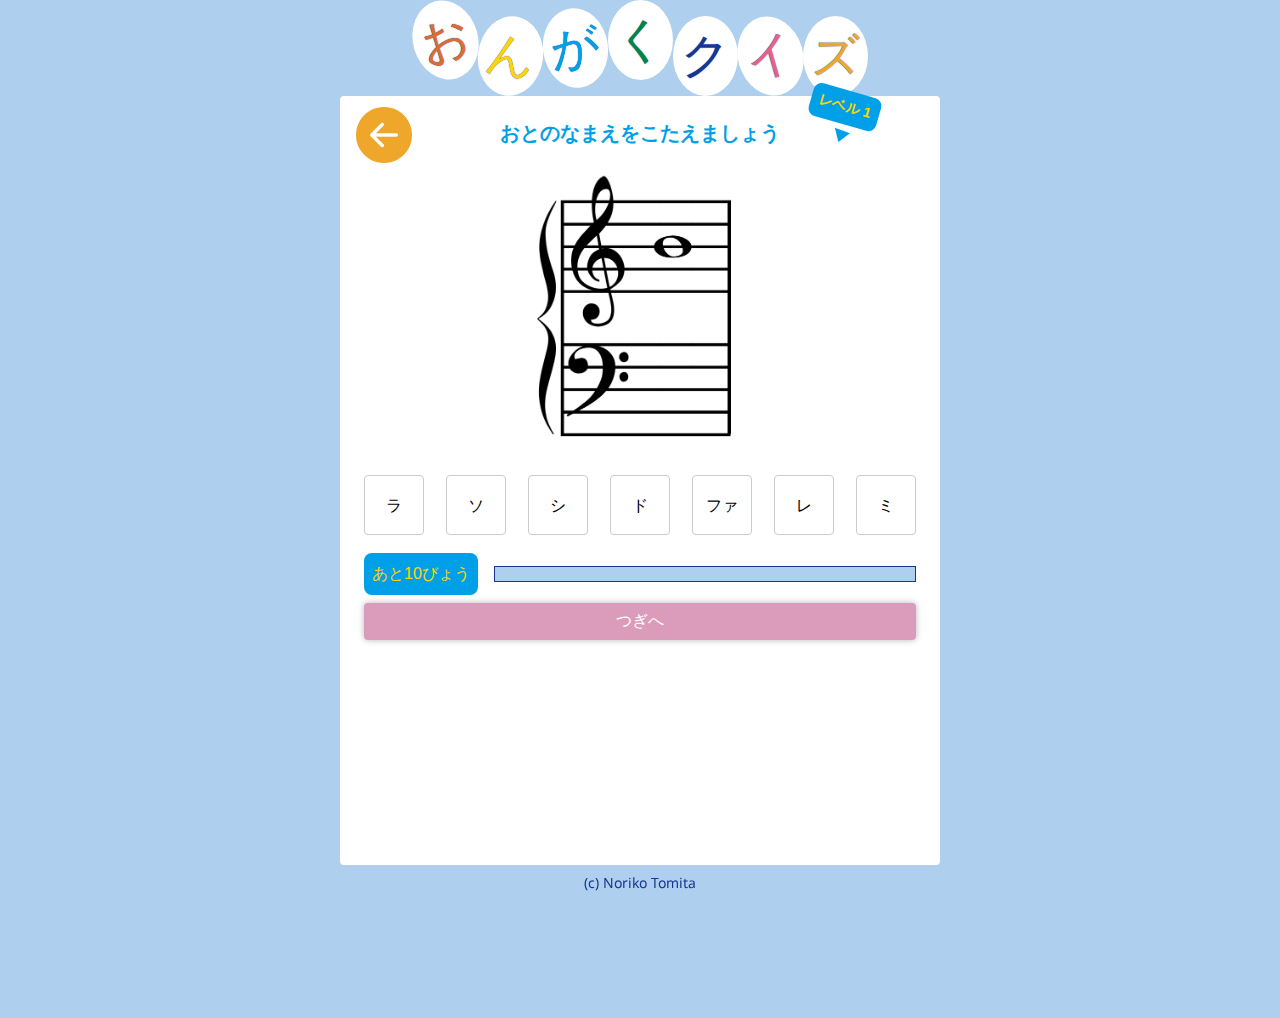
==== level-1/index.html @ b3209649 "Add files via upload" ====
<!DOCTYPE html>
<html lang="ja">
<head>
  <meta charset="UTF-8">
  <meta http-equiv="X-UA-Compatible" content="IE=edge">
  <meta name="viewport" content="width=device-width, initial-scale=1.0">
  <meta name=”robots” content=”noindex , nofollow”>
  <title>音符クイズ</title>
  <link rel="shortcut icon" href="../img/favicon.ico">
  <link rel="preconnect" href="https://fonts.googleapis.com">
  <link rel="preconnect" href="https://fonts.gstatic.com" crossorigin>
  <link href="https://fonts.googleapis.com/css2?family=Kosugi&family=Noto+Sans&display=swap" rel="stylesheet">
  <link rel="stylesheet" href="https://cdn.jsdelivr.net/npm/bootstrap-icons@1.8.1/font/bootstrap-icons.css">
  <link rel="stylesheet" href="../css/styles.css">
  <link rel="stylesheet" href="level-1.css">
</head>
<body>
 <header>
  <h1><span>お</span>
      <span>ん</span>
      <span>が</span>
      <span>く</span>
      <span>ク</span>
      <span>イ</span>
      <span>ズ</span>
  </h1>
 </header>
 <main>
   <section class="container">
    <h1>おとのなまえをこたえましょう</h1>
    <a href="../index.html"><i class="bi bi-arrow-left-circle-fill back"></i></a>
    <div id="question"></div>
    
    <ul id="choices"></ul>

    <div class="time-container">
      <p class="time"><span id="sec">あと10びょう</span></p>
      <div class="slider">
        <div id="time-left"></div>
        <div class="elapsed-time"></div>
      </div>
    </div>
    
    <div id="btn" class="disabled">つぎへ</div>
   </section>
   
    <section id="correct-answer" class="hidden">
      <div class="outer-circle">
        <div class="outer-circle-white">
          <div class="inner-circle">
            <div class="inner-circle-white"></div>
          </div>
        </div>
      </div>

      <div class="message">
        <p>せいかい！！</p>
        <p>よくできました！！</p>
        <p id="remaining-numbers-correct"></p>
      </div>
    </section>

    <section id="wrong-answer" class="hidden">
      <div class="cross">
        <span></span>
        <span></span>
      </div>

      <div class="message">
        <p>ざんねん...</p>
        <p id="correction"></p>
        <p id="remaining-numbers-wrong"></p>
      </div>
    </section>

    <section id="result" class="hidden">
      <p id ="score-label"></p>
      <p id ="score-label-message"></p>
      <a href="">もう１かいやってみよう！</a>
    </section>

    <section id="celebration" class="hidden">
      <p>すごい！！</p>
      <p>ぜんもんせいかい！！</p>
      <div class="balloons">  
        <i class="bi bi-balloon-fill"></i>
        <i class="bi bi-balloon-fill"></i>
        <i class="bi bi-balloon-fill"></i>
        <i class="bi bi-balloon-fill"></i>
        <i class="bi bi-balloon-fill"></i>
      </div>
      <a href="">もう１かいやってみよう！</a>
    </section>
 </main>
 <footer>
  <small>(c) Noriko Tomita</small>
 </footer>
  <script src="../js/main.js"></script>
</body>
</html>
---- css/styles.css ----
* {
  margin: 0;
  padding: 0;
  box-sizing: border-box;
  font-size: 16px;
}

html,body{
  overflow: hidden
}

body {
  font-family: 'Kosugi', sans-serif;
  background: #aecfed;
  width: 100%;
}

a {
  text-decoration: none;
}

img {
  vertical-align: bottom;
  max-width: 100%;
  object-fit: cover;
}

li {
  list-style: none;
}

p {
  line-height: 1.6;
}

header {
  width: 100%;
  height: 80px;
  text-align: center;
  display: flex;
  justify-content: center;
  align-items: center;
}

header h1 {
  display: flex;
  justify-content: center;
  align-items: center;
}

header h1 span {
  font-size: 48px;
  font-weight: normal;
  text-shadow: 0 0 1px #153692;
  background-color: #fff;
  display: inline-block;
  padding: 8px;
  border-radius: 50%;
}

header h1 span:nth-child(1) {
  color: #de6c31;
  transform: rotate(-16deg);
}
header h1 span:nth-child(2) {
  color: #fed500;
  transform: translateY(16px) rotate(8deg);
}
header h1 span:nth-child(3) {
  color: #00a0e8;
  transform: translateY(8px) rotate(-8deg);
}
header h1 span:nth-child(4) {
  color: #008542;
}
header h1 span:nth-child(5) {
  color: #153692;
  transform: translateY(16px);
}
header h1 span:nth-child(6) {
  color: #ea6088;
  transform: translateY(16px) rotate(-16deg);
}
header h1 span:nth-child(7) {
  color: #efa72b;
  transform: translateY(16px);
}

main {
  width: 100%;
}

.container {
  margin: 16px auto 0;
  background: #fff;
  border-radius: 4px;
  padding: 24px;
  border-radius: 4px;
  position: relative;
  height: calc((var(--vh, 1vh) * 100) - 96px - 35px);
  max-width: 600px;
  width: calc(100% - 16px * 2);
}

.container h1 {
  color: #00a0e8;
  font-size: 20px;
  width: fit-content;
  margin: 0 auto;
  position: relative;
}

.container img {
  display: block;
  margin: 0 auto;
}

.back {
  font-size: 56px;
  display: inline-block;
  color: #efa72b;
  position: absolute;
  top: 8px;
  left: 16px;
  transition: color .6s;
}

.back:hover {
  color: #f0c374;
}

.back:active {
  transform: translateY(3px);
}

#question {
  margin-top: 16px;
  font-weight: bold;
}

#remaining-numbers p {
  color: #008542;
  font-size: 20px;
  margin-bottom: 16px;
}

#choices {
  margin-bottom: 8px;
  width: 100%;
  display: flex;
  justify-content: space-between;
}

#choices > li {
  border: 1px solid #ccc;
  border-radius: 4px;
  margin-bottom: 10px;
  cursor: pointer;
  width: 60px;
  height: 60px;
  line-height: 60px;
  text-align: center;
}

#choices > li:hover {
  background: #f8f8f8;
}

#choices > li.correct {
  background: #f8b800;
  color: #ea5419;
  border-color: #ea5419;
  font-weight: bold;
}

#choices > li.wrong {
  background: #0DB8D9;
  color: #2660AC;
  border-color: #2660AC;
  font-weight: bold;
}

/* カウントダウン */
.time-container {
  display: flex;
  gap: 16px;
  align-items: center;
  padding-bottom: 8px;
}

.time {
  /* margin: 8px; */
  background-color: #00a0e8;
  color: #fed500;
  border-radius: 8px;
  padding: 8px;
  font-size: 14px;
}

.slider {
  border: 1px solid #153692;
  flex: 1;
  height: 16px;
  /* border-radius: 4px; */
  display: flex;
}

#time-left {
  width: 100%;
  background-color: #aecfed;
}

.elapsed-time {
  flex: 1;
  background-color: #efa72b;
}

#btn,
#result > a,
#celebration > a {
  background: #c84283;
  padding: 8px;
  border-radius: 4px;
  cursor: pointer;
  text-align: center;
  color: #fff;
  box-shadow: 0 0 6px rgba(0, 0, 0, 0.4);
}

#btn.disabled {
  background: #cd729e;
  box-shadow: 0 0 6px rgba(0, 0, 0, 0.4);
  opacity: 0.7;
}

#result {
  position: absolute;
  max-width: 400px;
  width: calc(100% - 16px * 2);
  background: #ffe600;
  color: #2660AC;
  padding: 30px;
  box-shadow: 0 4px 8px rgba(0, 0, 0, 0.2);
  top: 50px;
  left: 0;
  right: 0;
  margin: 0 auto;
  border-radius: 4px;
  text-align: center;
  transition: 0.4s;
}

#result.hidden {
  transform: translateY(-500px);
}

#result > a,
#celebration > a {
  animation: blink-btn step-end 1.5s infinite;
  display: block;
}

@keyframes blink-btn {
  from, to { opacity: 1; }
  50% { opacity: 0; }
}

#result > p,
#celebration > p {
  font-size: 24px;
}

#celebration > p {
  color: #153692;
}

#result > p,
#celebration > p:nth-child(2) {
  margin-bottom: 24px;
}

#correct-answer,
#wrong-answer,
#celebration {
  position: absolute;
  max-width: 400px;
  width: calc(100% - 16px * 2);
  background: #fff;
  padding: 30px;
  box-shadow: 0 4px 8px rgba(0, 0, 0, 0.2);
  top: 120px;
  left: 0;
  right: 0;
  margin: 0 auto;
  border-radius: 4px;
  text-align: center;
  transition: 0.4s;
  opacity: 1;
}

#celebration {
  background-color: #efcfe2;
}

#correct-answer {
  border: 16px solid #f8b800; 
}

#wrong-answer {
  border: 16px solid #0DB8D9; 
}

#correct-answer.hidden,
#wrong-answer.hidden,
#celebration.hidden {
  transform: translateY(600px);
  opacity: 0;
}

.message {
  margin-top: 16px;
}

.outer-circle {
  width: 100px;
  height: 100px;
  background-color: #ea5419;
  border-radius: 50%;
  margin: 0 auto;
}

.outer-circle-white {
  width: 80px;
  height: 80px;
  background-color: #fff;
  border-radius: 50%;
  margin: 0 auto;
  transform: translateY(10px);
}

.inner-circle {
  width: 60px;
  height: 60px;
  background-color: #ea5419;
  border-radius: 50%;
  margin: 0 auto;
  transform: translateY(10px);
}

.inner-circle-white {
  width: 40px;
  height: 40px;
  background-color: #fff;
  border-radius: 50%;
  margin: 0 auto;
  transform: translateY(10px);
}

.cross {
  width: 100px;
  height: 100px;
  margin: 0 auto;
}

.cross span {
  display: block;
  width: 100px;
  height: 10px;
  background-color: #2660AC;
}

.cross span:first-child {
  transform: translateY(45px) rotate(45deg);
}

.cross span:last-child {
  transform: translateY(35px) rotate(-45deg);
}

.balloons {
  position: absolute;
  bottom: -100px;
  text-align: center;
}

.balloons i {
  font-size: 56px;
  display: inline-block;
  opacity: 0;
}

.balloons i.appear {
  animation: balloons 5s forwards;
}

.balloons i:nth-child(1) {
  color: #efa72b;
}

.balloons i:nth-child(2) {
  color: #008542;
  animation-delay: .8s;
}

.balloons i:nth-child(3) {
  color: #de6c31;
  animation-delay: .4s;
}

.balloons i:nth-child(4) {
  color: #00a0e8;
  animation-delay: .6s;
}

.balloons i:nth-child(5) {
  color: #ea6088;
  animation-delay: .2s;
}

@keyframes balloons {
  0% {
    transform: translate(0);
    opacity: 0;
  }
  20% {
    opacity: 1;
  }
  100% {
    opacity: 1;
    transform: translateY(-1000px);
  }
}

footer small {
  font-size: 14px;
  width: fit-content;
  position: absolute;
  bottom: 8px;
  right: 0;
  left: 0;
  margin: 0 auto;
  color: #153692;
  font-family: 'Noto Sans', sans-serif;
}

/* --------------------------
  レスポンシブ  small screen
-----------------------------*/
@media screen and (max-width: 599px){

  header {
    height: 60px;
  }

  header h1 span {
    font-size: 32px;
  }

  .container {
    height: calc((var(--vh, 1vh) * 100) - 76px - 35px);
  }

  .container h1 {
    font-size: 16px;
  }

  .back {
    font-size: 36px;
    top: 0px;
    left: 0;
  }
  

  #btn {
    margin-top: 16px;
  }

  #remaining-numbers p {
    font-size: 18px;
  }

  #result > p,
  #celebration > p {
  font-size: 20px;
  }

  #choices {
    display: flex;
    flex-wrap: wrap;
    gap: 16px;
    justify-content: center;
  }

  #choices > li {
    width: 40px;
    height:40px;
    line-height: 40px;
    margin-bottom: 0;
  }

}
---- level-1/level-1.css ----
.container h1::before {
  content: 'レベル 1';
  width:fit-content;
  height: fit-content;
  font-size: 14px;
  color: #fed500;
  background-color: #00a0e8;
  padding: 8px;
  border-radius: 8px;
  position: absolute;
  top: -80%;
  right: 50%;
  transform: translateX(240px) translateY(-8px) rotate(16deg);
}

.container h1::after {
  content: "";
  position: absolute;
  bottom: -3px;
  right: -24%;
  transform: rotate(20deg);
  border: 8px solid transparent;
  border-top: 12px solid #00a0e8;
}

/* --------------------------
  レスポンシブ  small screen
-----------------------------*/
@media screen and (max-width: 599px){

.container h1::before {
  font-size: 14px;
  transform: translateX(180px) translateY(-8px) rotate(16deg);
}

.container h1::after {
  bottom: -10px;
  right: -16%;
  transform: rotate(16deg);
}

}
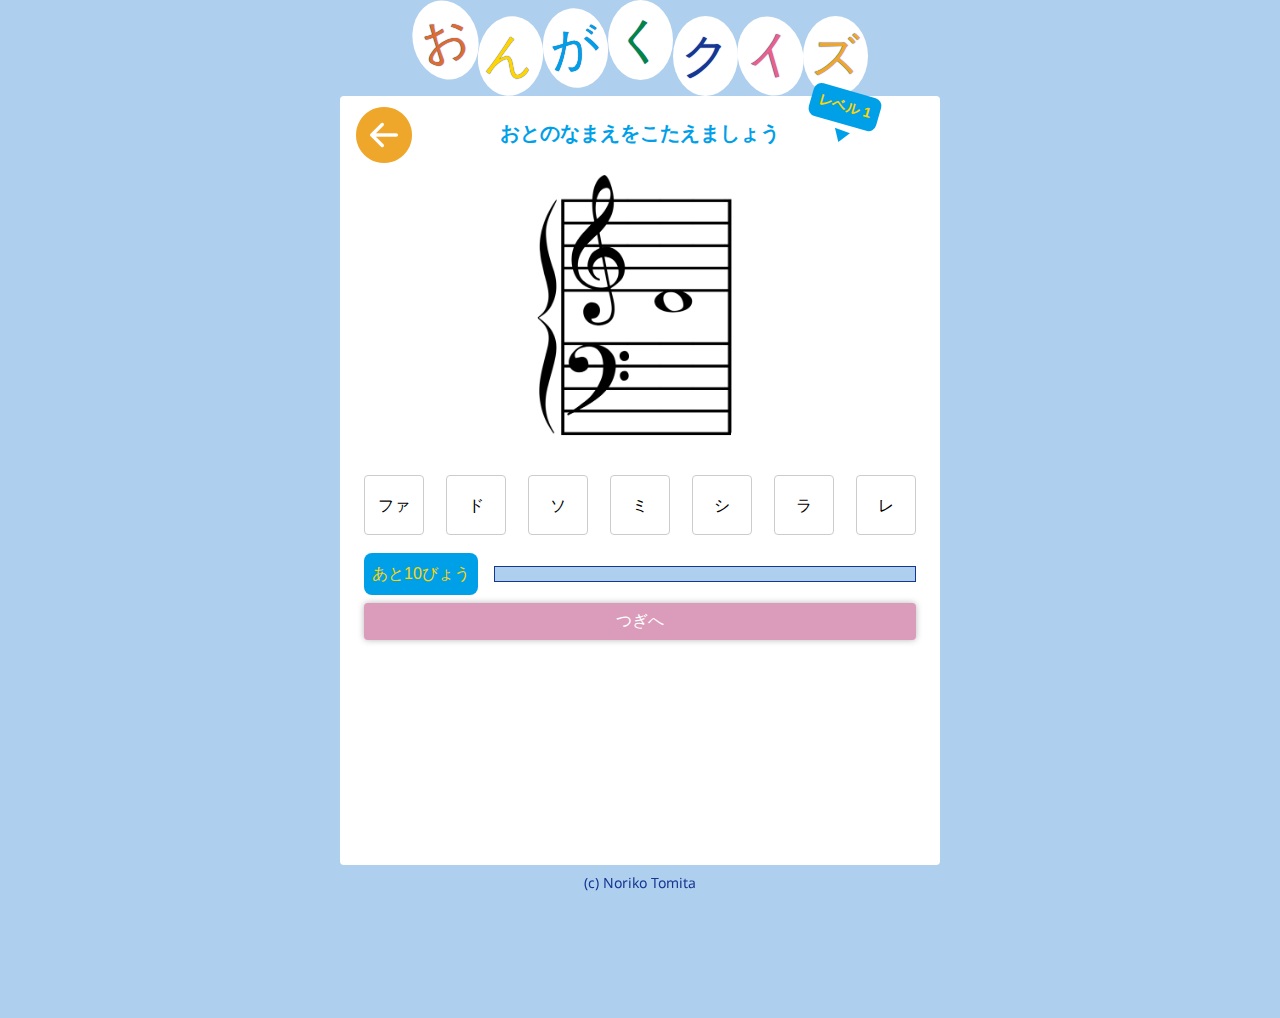
==== commit 089cf228: "Add files via upload" ====
--- a/level-1/index.html
+++ b/level-1/index.html
@@ -34,7 +34,7 @@
     <ul id="choices"></ul>
 
     <div class="time-container">
-      <p class="time"><span id="sec">あと10びょう</span></p>
+      <p id="time"><span id="sec">あと10びょう</span></p>
       <div class="slider">
         <div id="time-left"></div>
         <div class="elapsed-time"></div>
--- a/css/styles.css
+++ b/css/styles.css
@@ -188,13 +188,19 @@
   padding-bottom: 8px;
 }
 
-.time {
+#time {
   /* margin: 8px; */
   background-color: #00a0e8;
   color: #fed500;
   border-radius: 8px;
   padding: 8px;
   font-size: 14px;
+}
+
+#time.time-over {
+  /* background-color: #014d71; */
+  background-color: #2660AC;
+  color: #fed500;
 }
 
 .slider {
@@ -241,7 +247,8 @@
   color: #2660AC;
   padding: 30px;
   box-shadow: 0 4px 8px rgba(0, 0, 0, 0.2);
-  top: 50px;
+  /* top: 50px; */
+  top: 120px;
   left: 0;
   right: 0;
   margin: 0 auto;
@@ -472,7 +479,7 @@
   
 
   #btn {
-    margin-top: 16px;
+    margin-top: 8px;
   }
 
   #remaining-numbers p {
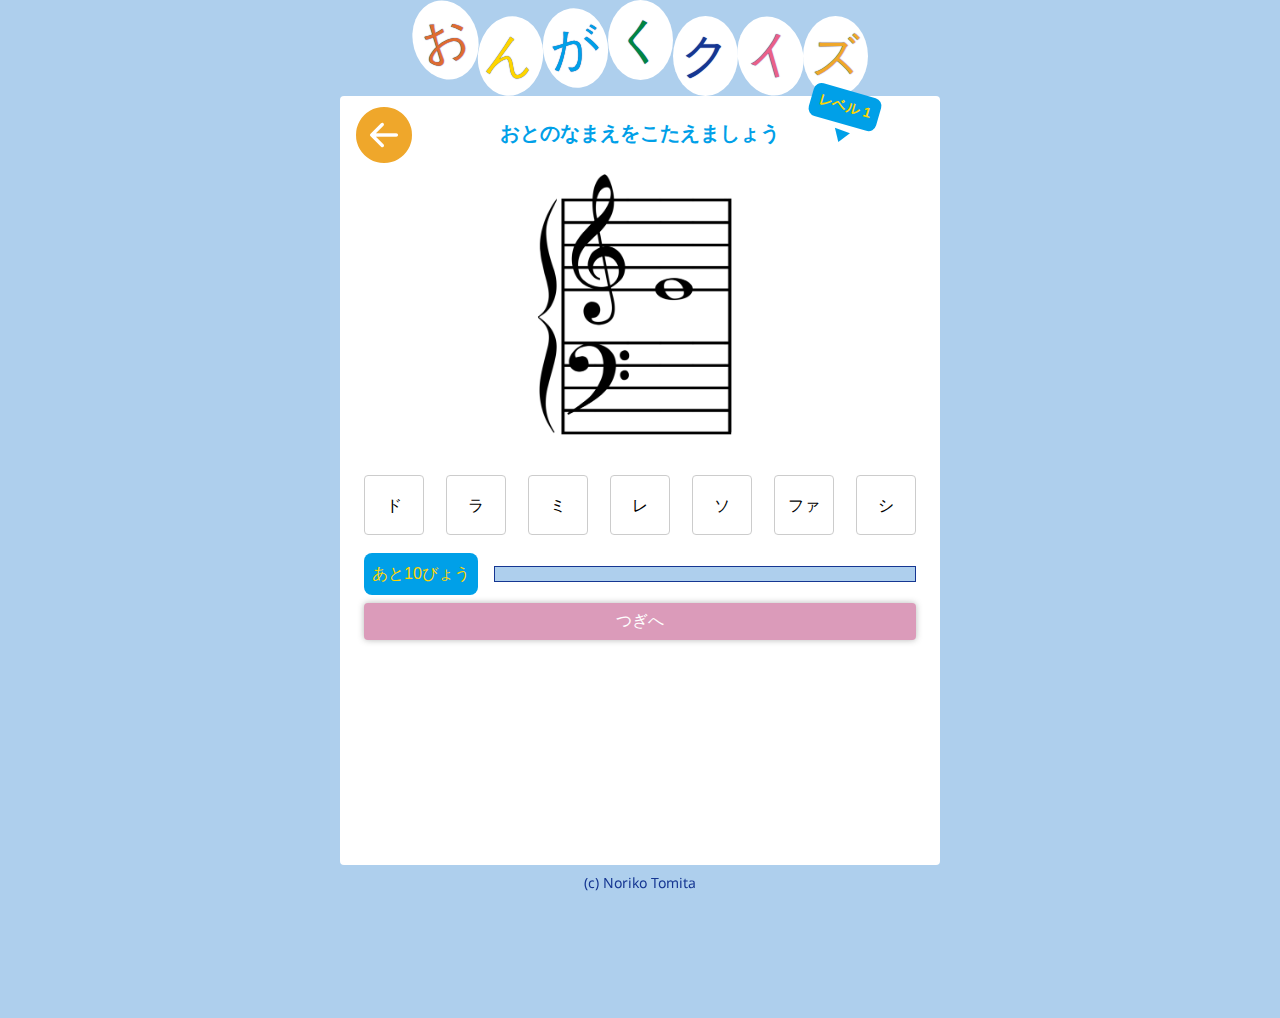
==== commit 60e31cb3: "Add files via upload" ====
--- a/level-1/index.html
+++ b/level-1/index.html
@@ -89,7 +89,7 @@
         <i class="bi bi-balloon-fill"></i>
         <i class="bi bi-balloon-fill"></i>
       </div>
-      <a href="">もう１かいやってみよう！</a>
+      <a href="../level-2/index.html">レベル２にチャレンジ！</a>
     </section>
  </main>
  <footer>
